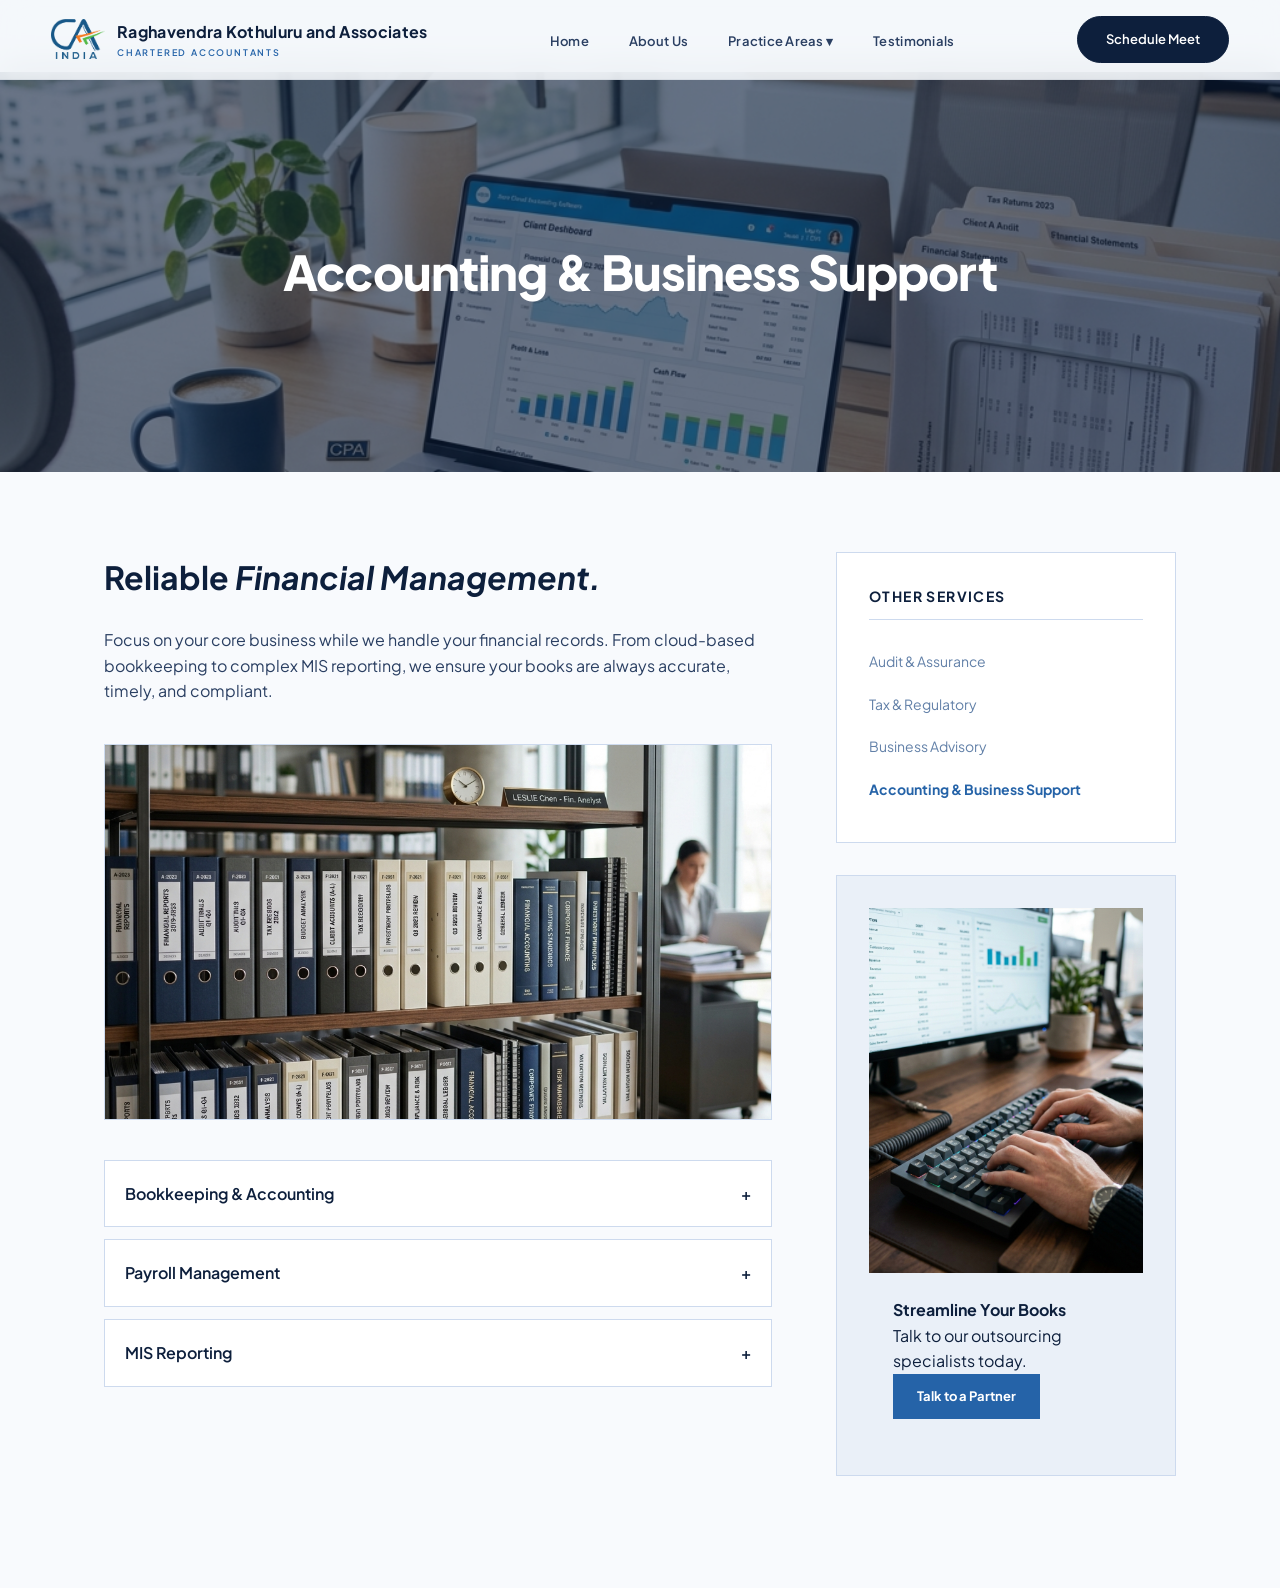
==== services/accounting-business-support.html @ a7aaff2a "feat(design): implement creative minimal redesign with vertical hero and dropdown nav" ====
<!DOCTYPE html>
<html lang="en">
<head>
  <meta charset="UTF-8">
  <meta name="viewport" content="width=device-width, initial-scale=1.0">
  <title>Accounting & Business Support — Raghavendra Kothuluru and Associates</title>
  <link rel="preconnect" href="https://fonts.googleapis.com">
  <link href="https://fonts.googleapis.com/css2?family=Plus+Jakarta+Sans:wght@300;400;500;600;700;800&family=Cormorant+Garamond:ital,wght@0,300;0,400;0,500;1,300;1,400;1,500;1,600&display=swap" rel="stylesheet">
  <link rel="stylesheet" href="../service-styles.css">
</head>
<body>
  <nav>
    <a href="../index.html" class="nav-logo">
      <img src="../assets/CA India Logo.png" alt="CA India" class="nav-logo-ca">
      <div class="nav-logo-text">
        <div class="nav-logo-main">Raghavendra Kothuluru and Associates</div>
        <div class="nav-logo-sub">Chartered Accountants</div>
      </div>
    </a>
    <ul class="nav-links">
      <li><a href="../index.html#home">Home</a></li>
      <li><a href="../index.html#about">About Us</a></li>
      <li class="dropdown">
        <a href="../index.html#services">Practice Areas ▾</a>
        <div class="dropdown-menu">
          <a href="audit-assurance.html">Audit & Assurance</a>
          <a href="tax-regulatory.html">Tax & Regulatory</a>
          <a href="business-advisory.html">Business Advisory</a>
          <a href="accounting-business-support.html">Accounting & Support</a>
          <a href="startup-consultancy.html">Startup Consultancy</a>
          <a href="business-automation-it.html">Business Automation</a>
        </div>
      </li>
      <li><a href="../index.html#testimonials">Testimonials</a></li>
    </ul>
    <a href="../index.html#contact" class="nav-cta">Schedule Meet</a>
  </nav>

  <section class="service-hero" style="background-image: url('../assets/accounting-1.png');">
    <div class="service-hero-content reveal">
      <h1 class="service-hero-title">Accounting & Business Support</h1>
    </div>
  </section>

  <div class="service-layout">
    <main class="service-main">
      <section class="reveal">
        <h2>Reliable <em>Financial Management.</em></h2>
        <p>Focus on your core business while we handle your financial records. From cloud-based bookkeeping to complex MIS reporting, we ensure your books are always accurate, timely, and compliant.</p>
        
        <div class="content-image" style="background-image: url('../assets/accounting-3.png');"></div>

        <div class="expandable-cards">
          <div class="expandable-card reveal">
            <div class="expandable-card-header">Bookkeeping & Accounting <span>+</span></div>
            <div class="expandable-card-body">
              Maintaining accurate financial records on modern cloud platforms.
            </div>
          </div>
          <div class="expandable-card reveal">
            <div class="expandable-card-header">Payroll Management <span>+</span></div>
            <div class="expandable-card-body">
              End-to-end salary processing, TDS, and statutory compliance.
            </div>
          </div>
          <div class="expandable-card reveal">
            <div class="expandable-card-header">MIS Reporting <span>+</span></div>
            <div class="expandable-card-body">
              Customized financial reports for better decision-making and stakeholders communication.
            </div>
          </div>
        </div>
      </section>
    </main>

    <aside class="service-sidebar">
      <div class="sidebar-card reveal">
        <h3 class="sidebar-title">Other Services</h3>
        <ul class="sidebar-links">
          <li><a href="audit-assurance.html">Audit & Assurance</a></li>
          <li><a href="tax-regulatory.html">Tax & Regulatory</a></li>
          <li><a href="business-advisory.html">Business Advisory</a></li>
          <li class="active"><a href="accounting-business-support.html">Accounting & Business Support</a></li>
        </ul>
      </div>

      <div class="sidebar-card sidebar-contact-card reveal">
        <div class="sidebar-contact-image" style="background-image: url('../assets/accounting-2.png');"></div>
        <div class="sidebar-contact-info">
          <h4>Streamline Your Books</h4>
          <p>Talk to our outsourcing specialists today.</p>
          <a href="../index.html#contact" class="btn-primary">Talk to a Partner</a>
        </div>
      </div>
    </aside>
  </div>

  <script src="../service-scripts.js"></script>
</body>
</html>
---- service-styles.css ----
/* ══════════════════════════════════════════════════════════════
   SERVICE PAGES — Shared Stylesheet
   Extends the existing design system from index.html.
   ══════════════════════════════════════════════════════════════ */

:root {
  --gold: #2563a8;
  --gold-light: #3a7bc8;
  --gold-muted: rgba(37, 99, 168, 0.1);
  --ink: #0d1f3c;
  --ink-mid: #2a3f62;
  --ink-light: #6280a8;
  --warm-white: #f8fafd;
  --warm-grey: #eaf0f8;
  --border: #cddaee;
  --hero-bg: #f0f5fb;
  --sans: 'Plus Jakarta Sans', sans-serif;
  --script: 'Cormorant Garamond', serif;
}

*, *::before, *::after {
  box-sizing: border-box;
  margin: 0;
  padding: 0;
}

body {
  font-family: var(--sans);
  background: var(--warm-white);
  color: var(--ink);
  line-height: 1.6;
}

/* NAV */
nav {
  position: fixed;
  top: 0;
  left: 0;
  right: 0;
  z-index: 100;
  display: flex;
  align-items: center;
  justify-content: space-between;
  padding: 0 4vw;
  height: 80px;
  background: rgba(244, 247, 251, 0.85);
  backdrop-filter: blur(16px);
  -webkit-backdrop-filter: blur(16px);
  border-bottom: 1px solid rgba(13, 31, 60, 0.05);
}

.nav-logo {
  display: flex;
  align-items: center;
  gap: 12px;
  text-decoration: none;
}

.nav-logo-ca {
  height: 40px;
  width: auto;
}

.nav-logo-text {
  display: flex;
  flex-direction: column;
  gap: 2px;
  overflow: hidden;
}

.nav-logo-main {
  font-weight: 700;
  font-size: 16px;
  color: var(--ink);
  letter-spacing: 0.02em;
  white-space: nowrap;
}

.nav-logo-sub {
  font-size: 9px;
  font-weight: 600;
  color: var(--gold);
  letter-spacing: 0.2em;
  text-transform: uppercase;
}

.nav-links {
  display: flex;
  gap: 40px;
  list-style: none;
  align-items: center;
}

.nav-links > li > a {
  color: var(--ink-mid);
  text-decoration: none;
  font-size: 13px;
  font-weight: 600;
  letter-spacing: 0.02em;
  transition: color 0.2s;
  position: relative;
}

.nav-links > li > a:hover {
  color: var(--ink);
}

.dropdown {
  position: relative;
  padding: 20px 0;
}

.dropdown-menu {
  position: absolute;
  top: 100%;
  left: 50%;
  transform: translateX(-50%) translateY(10px);
  background: #fff;
  min-width: 260px;
  border-radius: 12px;
  box-shadow: 0 10px 40px rgba(13, 31, 60, 0.08);
  border: 1px solid var(--border);
  opacity: 0;
  visibility: hidden;
  transition: all 0.3s cubic-bezier(0.25, 0.46, 0.45, 0.94);
  padding: 12px;
  display: flex;
  flex-direction: column;
  gap: 4px;
}

.dropdown:hover .dropdown-menu {
  opacity: 1;
  visibility: visible;
  transform: translateX(-50%) translateY(0);
}

.dropdown-menu a {
  display: block;
  padding: 10px 16px;
  color: var(--ink-mid);
  text-decoration: none;
  font-size: 13px;
  font-weight: 500;
  border-radius: 8px;
  transition: background 0.2s, color 0.2s;
}

.dropdown-menu a:hover {
  background: var(--warm-grey);
  color: var(--ink);
}

.nav-cta {
  background: var(--ink);
  color: #fff;
  padding: 12px 28px;
  border-radius: 40px;
  font-weight: 600;
  font-size: 13px;
  text-decoration: none;
  display: inline-flex;
  align-items: center;
  justify-content: center;
  transition: all 0.3s cubic-bezier(0.25, 0.46, 0.45, 0.94);
  border: 1px solid var(--ink);
}

.nav-cta:hover {
  background: transparent;
  color: var(--ink);
  transform: translateY(-2px);
}

/* HERO */
.service-hero {
  position: relative;
  margin-top: 72px;
  height: 400px;
  background-size: cover;
  background-position: center;
  display: flex;
  align-items: center;
  justify-content: center;
  color: #fff;
  text-align: center;
}

.service-hero::before {
  content: '';
  position: absolute;
  inset: 0;
  background: rgba(13, 31, 60, 0.6);
}

.service-hero-content {
  position: relative;
  z-index: 1;
}

.service-hero-title {
  font-size: 48px;
  font-weight: 800;
  letter-spacing: -0.02em;
}

/* LAYOUT */
.service-layout {
  max-width: 1200px;
  margin: 0 auto;
  padding: 80px 64px;
  display: grid;
  grid-template-columns: 1fr 340px;
  gap: 64px;
}

.service-main h2 {
  font-size: 32px;
  margin-bottom: 24px;
  color: var(--ink);
}

.service-main p {
  margin-bottom: 24px;
  color: var(--ink-mid);
}

.content-image {
  width: 100%;
  aspect-ratio: 16/9;
  background-size: cover;
  background-position: center;
  margin: 40px 0;
  border: 1px solid var(--border);
}

/* ACCORDION */
.expandable-card {
  border: 1px solid var(--border);
  margin-bottom: 12px;
  background: #fff;
}

.expandable-card-header {
  padding: 20px;
  cursor: pointer;
  display: flex;
  justify-content: space-between;
  align-items: center;
  font-weight: 600;
}

.expandable-card-body {
  padding: 0 20px 20px;
  display: none;
}

.expandable-card.active .expandable-card-body {
  display: block;
}

/* SIDEBAR */
.sidebar-card {
  border: 1px solid var(--border);
  padding: 32px;
  background: #fff;
  margin-bottom: 32px;
}

.sidebar-title {
  font-size: 14px;
  font-weight: 700;
  text-transform: uppercase;
  letter-spacing: 0.1em;
  margin-bottom: 20px;
  border-bottom: 1px solid var(--border);
  padding-bottom: 12px;
}

.sidebar-links {
  list-style: none;
}

.sidebar-links li a {
  display: block;
  padding: 10px 0;
  color: var(--ink-light);
  text-decoration: none;
  font-size: 14px;
}

.sidebar-links li.active a {
  color: var(--gold);
  font-weight: 700;
}

.sidebar-contact-card {
  background: var(--warm-grey);
  border: 1px solid var(--border);
}

.sidebar-contact-image {
  width: 100%;
  aspect-ratio: 3/4;
  background-size: cover;
  background-position: center;
}

.sidebar-contact-info {
  padding: 24px;
}

.btn-primary {
  background: var(--gold);
  color: #fff;
  padding: 12px 24px;
  text-decoration: none;
  display: inline-block;
  font-weight: 700;
  font-size: 13px;
  text-align: center;
}

/* REVEAL */
.reveal {
  opacity: 0;
  transform: translateY(20px);
  transition: all 0.6s ease-out;
}

.reveal.visible {
  opacity: 1;
  transform: translateY(0);
}
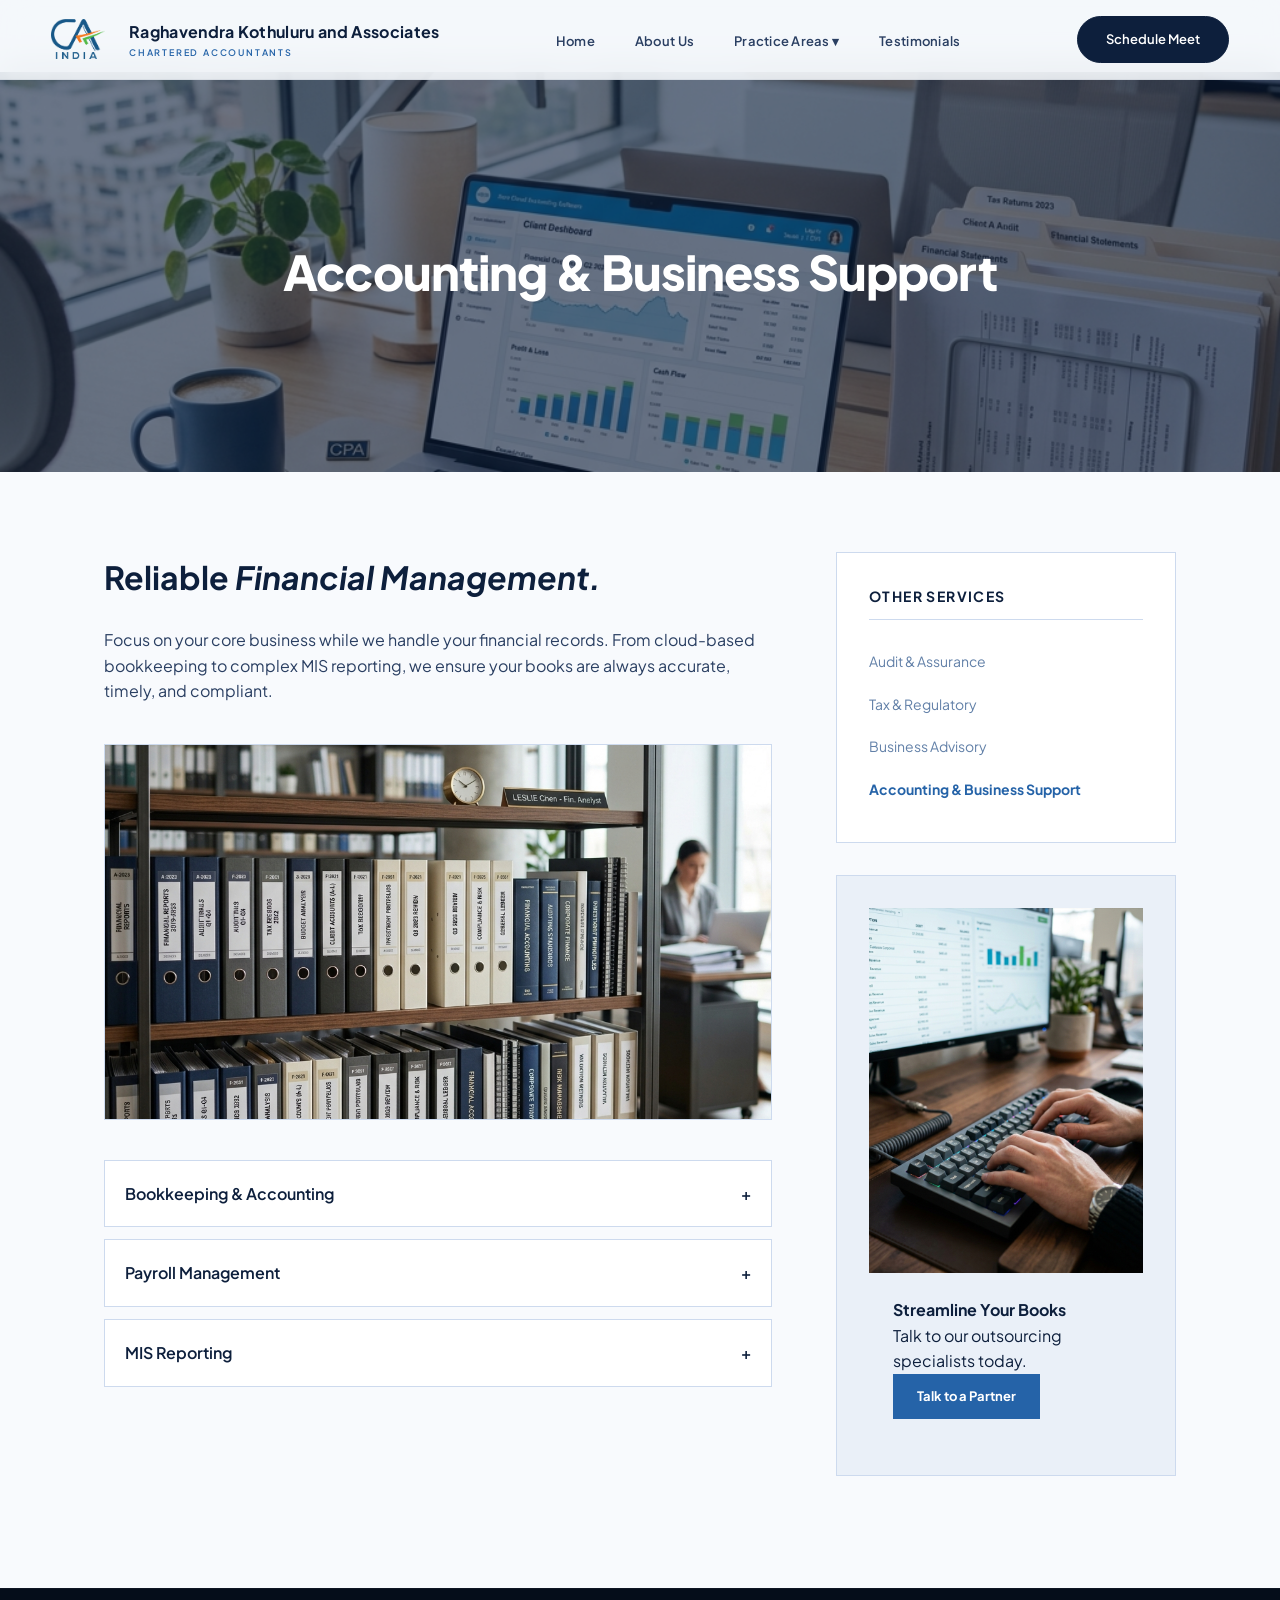
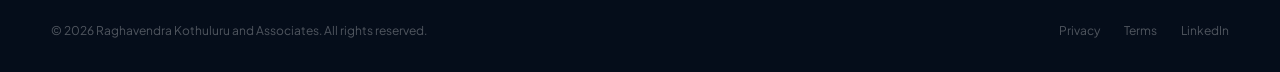
==== commit a9c93baf: "fix: add vertical divider, consistent footer across pages, headline animation" ====
--- a/services/accounting-business-support.html
+++ b/services/accounting-business-support.html
@@ -12,6 +12,7 @@
   <nav>
     <a href="../index.html" class="nav-logo">
       <img src="../assets/CA India Logo.png" alt="CA India" class="nav-logo-ca">
+      <div class="nav-logo-divider"></div>
       <div class="nav-logo-text">
         <div class="nav-logo-main">Raghavendra Kothuluru and Associates</div>
         <div class="nav-logo-sub">Chartered Accountants</div>
@@ -94,6 +95,17 @@
       </div>
     </aside>
   </div>
+  <footer style="background:#050d1a;padding:32px 0;border-top:1px solid rgba(255,255,255,0.04);">
+    <div style="max-width:1280px;margin:0 auto;padding:0 clamp(20px,4vw,64px);display:flex;justify-content:space-between;align-items:center;color:rgba(255,255,255,0.3);font-size:12px;">
+      <div>&copy; 2026 Raghavendra Kothuluru and Associates. All rights reserved.</div>
+      <div style="display:flex;gap:24px;">
+        <a href="#" style="color:inherit;text-decoration:none;">Privacy</a>
+        <a href="#" style="color:inherit;text-decoration:none;">Terms</a>
+        <a href="#" style="color:inherit;text-decoration:none;">LinkedIn</a>
+      </div>
+    </div>
+  </footer>
+
 
   <script src="../service-scripts.js"></script>
 </body>
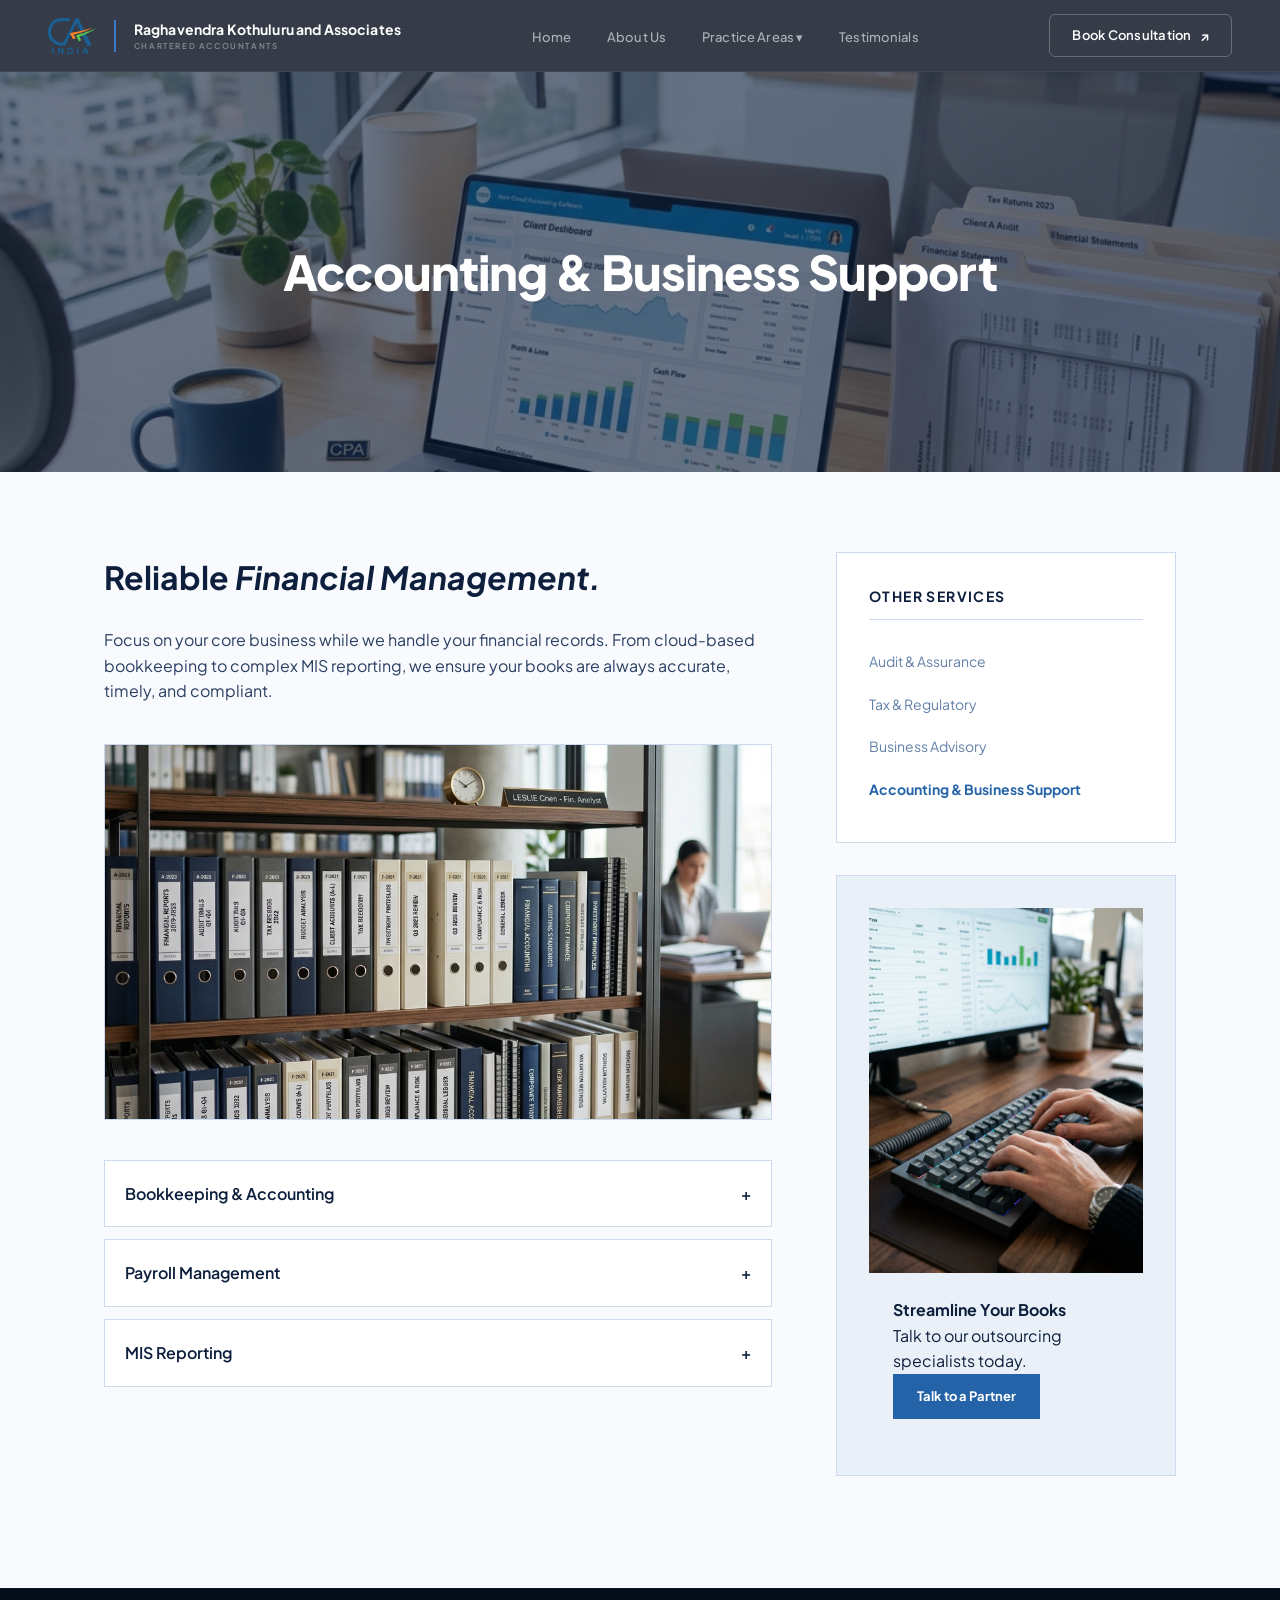
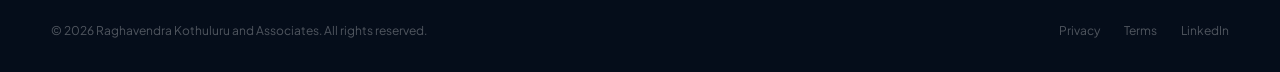
==== commit dda3851d: "design: dark glass nav bar with rectangular buttons and arrow icons" ====
--- a/services/accounting-business-support.html
+++ b/services/accounting-business-support.html
@@ -34,7 +34,7 @@
       </li>
       <li><a href="../index.html#testimonials">Testimonials</a></li>
     </ul>
-    <a href="../index.html#contact" class="nav-cta">Schedule Meet</a>
+    <a href="../index.html#contact" class="nav-cta">Book Consultation</a>
   </nav>
 
   <section class="service-hero" style="background-image: url('../assets/accounting-1.png');">
--- a/service-styles.css
+++ b/service-styles.css
@@ -31,146 +31,80 @@
   line-height: 1.6;
 }
 
-/* NAV */
+/* NAV (Dark Glass — matches landing page) */
 nav {
-  position: fixed;
-  top: 0;
-  left: 0;
-  right: 0;
-  z-index: 100;
-  display: flex;
-  align-items: center;
-  justify-content: space-between;
-  padding: 0 4vw;
-  height: 80px;
-  background: rgba(244, 247, 251, 0.85);
-  backdrop-filter: blur(16px);
-  -webkit-backdrop-filter: blur(16px);
-  border-bottom: 1px solid rgba(13, 31, 60, 0.05);
-}
-
-.nav-logo {
-  display: flex;
-  align-items: center;
-  gap: 12px;
-  text-decoration: none;
-}
-
-.nav-logo-ca {
-  height: 40px;
-  width: auto;
-}
-
-.nav-logo-text {
-  display: flex;
-  flex-direction: column;
-  gap: 2px;
-  overflow: hidden;
-}
-
+  position: fixed; top: 0; left: 0; right: 0; z-index: 100;
+  height: 72px; display: flex; align-items: center;
+  justify-content: space-between; padding: 0 clamp(20px, 4vw, 48px);
+  background: rgba(10, 18, 32, 0.82);
+  backdrop-filter: blur(24px) saturate(1.6);
+  -webkit-backdrop-filter: blur(24px) saturate(1.6);
+  border-bottom: 1px solid rgba(255, 255, 255, 0.06);
+}
+
+.nav-logo { display: flex; align-items: center; gap: 12px; text-decoration: none; }
+.nav-logo-ca { height: 36px; width: auto; filter: brightness(1.1); }
+.nav-logo-divider {
+  width: 1.5px; height: 32px; background: var(--gold-light, #3a7bc8);
+  margin: 0 6px; flex-shrink: 0;
+  animation: divider-pulse 2s ease-in-out infinite;
+}
+@keyframes divider-pulse {
+  0%, 100% { opacity: 0.6; }
+  50% { opacity: 0.15; }
+}
+.nav-logo-text { display: flex; flex-direction: column; }
 .nav-logo-main {
-  font-weight: 700;
-  font-size: 16px;
-  color: var(--ink);
-  letter-spacing: 0.02em;
-  white-space: nowrap;
-}
-
+  font-weight: 700; font-size: 14px; color: #fff;
+  letter-spacing: 0.01em; white-space: nowrap;
+}
 .nav-logo-sub {
-  font-size: 9px;
-  font-weight: 600;
-  color: var(--gold);
-  letter-spacing: 0.2em;
-  text-transform: uppercase;
-}
-
-.nav-links {
-  display: flex;
-  gap: 40px;
-  list-style: none;
-  align-items: center;
-}
-
+  font-size: 8px; font-weight: 600; color: rgba(255,255,255,0.4);
+  letter-spacing: 0.2em; text-transform: uppercase;
+}
+.nav-links { display: flex; gap: 4px; list-style: none; align-items: center; }
 .nav-links > li > a {
-  color: var(--ink-mid);
-  text-decoration: none;
-  font-size: 13px;
-  font-weight: 600;
-  letter-spacing: 0.02em;
-  transition: color 0.2s;
-  position: relative;
-}
-
-.nav-links > li > a:hover {
-  color: var(--ink);
-}
-
-.dropdown {
-  position: relative;
-  padding: 20px 0;
-}
-
+  color: rgba(255, 255, 255, 0.6); text-decoration: none;
+  font-size: 13px; font-weight: 500; letter-spacing: 0.01em;
+  padding: 8px 16px; border-radius: 6px; transition: all 0.25s;
+}
+.nav-links > li > a:hover { color: #fff; background: rgba(255, 255, 255, 0.08); }
+
+.dropdown { position: relative; }
 .dropdown-menu {
-  position: absolute;
-  top: 100%;
-  left: 50%;
-  transform: translateX(-50%) translateY(10px);
-  background: #fff;
-  min-width: 260px;
-  border-radius: 12px;
-  box-shadow: 0 10px 40px rgba(13, 31, 60, 0.08);
-  border: 1px solid var(--border);
-  opacity: 0;
-  visibility: hidden;
-  transition: all 0.3s cubic-bezier(0.25, 0.46, 0.45, 0.94);
-  padding: 12px;
-  display: flex;
-  flex-direction: column;
-  gap: 4px;
-}
-
+  position: absolute; top: calc(100% + 12px); left: 50%;
+  transform: translateX(-50%) translateY(8px);
+  background: rgba(12, 20, 36, 0.95);
+  backdrop-filter: blur(20px); -webkit-backdrop-filter: blur(20px);
+  min-width: 260px; border-radius: 10px; padding: 8px;
+  box-shadow: 0 16px 48px rgba(0, 0, 0, 0.3);
+  border: 1px solid rgba(255, 255, 255, 0.08);
+  opacity: 0; visibility: hidden; pointer-events: none;
+  transition: all 0.3s cubic-bezier(0.16, 1, 0.3, 1);
+  display: flex; flex-direction: column; gap: 2px;
+}
 .dropdown:hover .dropdown-menu {
-  opacity: 1;
-  visibility: visible;
+  opacity: 1; visibility: visible; pointer-events: all;
   transform: translateX(-50%) translateY(0);
 }
-
 .dropdown-menu a {
-  display: block;
-  padding: 10px 16px;
-  color: var(--ink-mid);
-  text-decoration: none;
-  font-size: 13px;
-  font-weight: 500;
-  border-radius: 8px;
-  transition: background 0.2s, color 0.2s;
-}
-
-.dropdown-menu a:hover {
-  background: var(--warm-grey);
-  color: var(--ink);
-}
+  display: flex; align-items: center; gap: 10px;
+  padding: 10px 14px; color: rgba(255, 255, 255, 0.6);
+  text-decoration: none; font-size: 13px; font-weight: 500;
+  border-radius: 6px; transition: all 0.2s;
+}
+.dropdown-menu a:hover { background: rgba(255, 255, 255, 0.08); color: #fff; }
 
 .nav-cta {
-  background: var(--ink);
-  color: #fff;
-  padding: 12px 28px;
-  border-radius: 40px;
-  font-weight: 600;
-  font-size: 13px;
-  text-decoration: none;
-  display: inline-flex;
-  align-items: center;
-  justify-content: center;
-  transition: all 0.3s cubic-bezier(0.25, 0.46, 0.45, 0.94);
-  border: 1px solid var(--ink);
-}
-
-.nav-cta:hover {
-  background: transparent;
-  color: var(--ink);
-  transform: translateY(-2px);
-}
+  display: inline-flex; align-items: center; gap: 8px;
+  color: #fff; padding: 9px 22px; border-radius: 6px;
+  font-size: 13px; font-weight: 600; letter-spacing: 0.02em;
+  text-decoration: none; border: 1.5px solid rgba(255, 255, 255, 0.25);
+  background: transparent; transition: all 0.3s;
+}
+.nav-cta::after { content: '↗'; font-size: 14px; transition: transform 0.3s; }
+.nav-cta:hover { border-color: #fff; background: rgba(255, 255, 255, 0.1); }
+.nav-cta:hover::after { transform: translate(2px, -2px); }
 
 /* HERO */
 .service-hero {
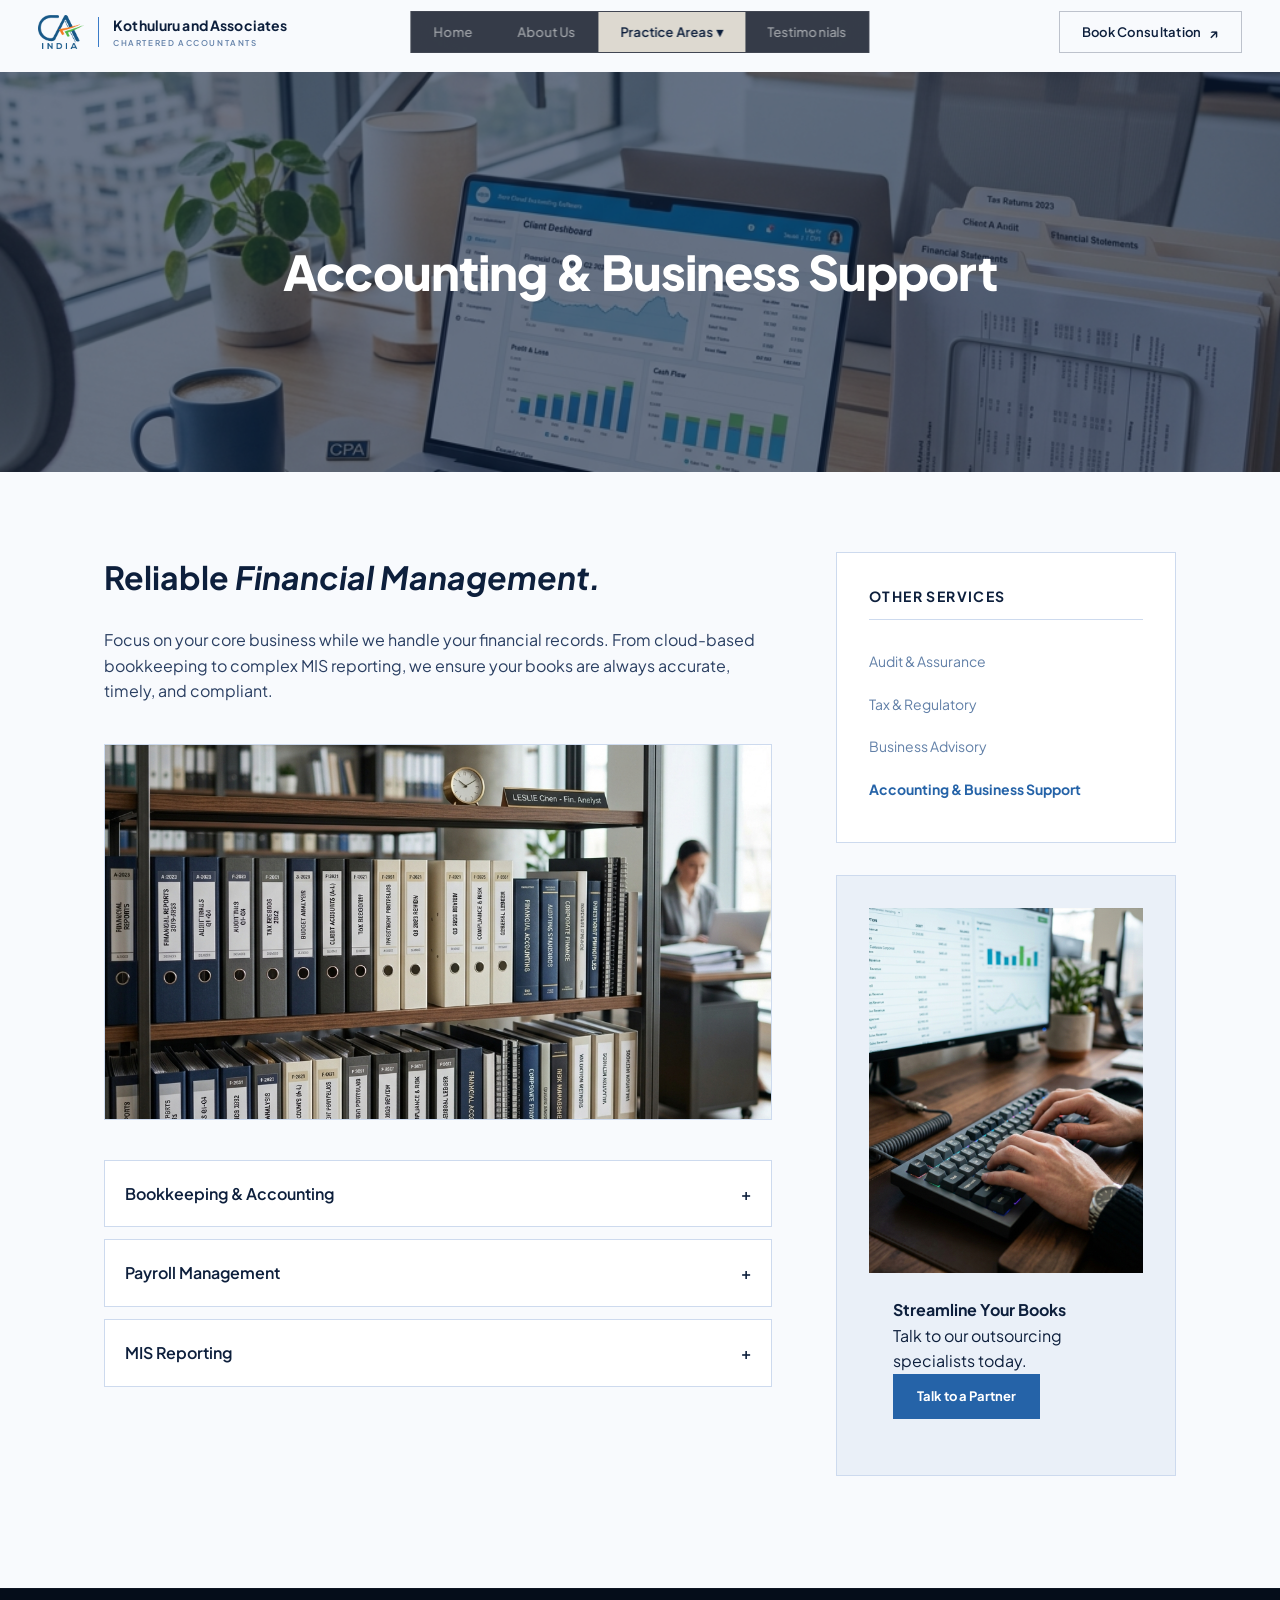
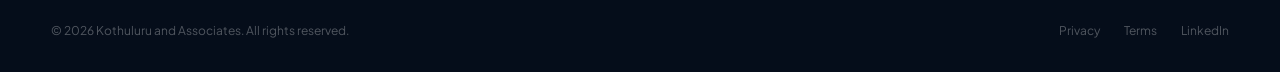
==== commit 612bb546: "feat: implement animated stats, sharp rectangular nav, rebranding to Kothuluru and Associates, and u" ====
--- a/services/accounting-business-support.html
+++ b/services/accounting-business-support.html
@@ -3,7 +3,7 @@
 <head>
   <meta charset="UTF-8">
   <meta name="viewport" content="width=device-width, initial-scale=1.0">
-  <title>Accounting & Business Support — Raghavendra Kothuluru and Associates</title>
+  <title>Accounting & Business Support — Kothuluru and Associates</title>
   <link rel="preconnect" href="https://fonts.googleapis.com">
   <link href="https://fonts.googleapis.com/css2?family=Plus+Jakarta+Sans:wght@300;400;500;600;700;800&family=Cormorant+Garamond:ital,wght@0,300;0,400;0,500;1,300;1,400;1,500;1,600&display=swap" rel="stylesheet">
   <link rel="stylesheet" href="../service-styles.css">
@@ -14,14 +14,14 @@
       <img src="../assets/CA India Logo.png" alt="CA India" class="nav-logo-ca">
       <div class="nav-logo-divider"></div>
       <div class="nav-logo-text">
-        <div class="nav-logo-main">Raghavendra Kothuluru and Associates</div>
+        <div class="nav-logo-main">Kothuluru and Associates</div>
         <div class="nav-logo-sub">Chartered Accountants</div>
       </div>
     </a>
     <ul class="nav-links">
       <li><a href="../index.html#home">Home</a></li>
       <li><a href="../index.html#about">About Us</a></li>
-      <li class="dropdown">
+      <li class="dropdown active">
         <a href="../index.html#services">Practice Areas ▾</a>
         <div class="dropdown-menu">
           <a href="audit-assurance.html">Audit & Assurance</a>
@@ -97,7 +97,7 @@
   </div>
   <footer style="background:#050d1a;padding:32px 0;border-top:1px solid rgba(255,255,255,0.04);">
     <div style="max-width:1280px;margin:0 auto;padding:0 clamp(20px,4vw,64px);display:flex;justify-content:space-between;align-items:center;color:rgba(255,255,255,0.3);font-size:12px;">
-      <div>&copy; 2026 Raghavendra Kothuluru and Associates. All rights reserved.</div>
+      <div>&copy; 2026 Kothuluru and Associates. All rights reserved.</div>
       <div style="display:flex;gap:24px;">
         <a href="#" style="color:inherit;text-decoration:none;">Privacy</a>
         <a href="#" style="color:inherit;text-decoration:none;">Terms</a>
--- a/service-styles.css
+++ b/service-styles.css
@@ -31,79 +31,97 @@
   line-height: 1.6;
 }
 
-/* NAV (Dark Glass — matches landing page) */
+/* NAV (Transparent bar, glass on menu group only — matches landing page) */
 nav {
   position: fixed; top: 0; left: 0; right: 0; z-index: 100;
-  height: 72px; display: flex; align-items: center;
-  justify-content: space-between; padding: 0 clamp(20px, 4vw, 48px);
+  height: 64px; display: flex; align-items: center;
+  justify-content: space-between; padding: 0 clamp(20px, 3vw, 40px);
+  background: transparent;
+  border-radius: 0;
+}
+
+.nav-logo { display: flex; align-items: center; gap: 10px; text-decoration: none; flex-shrink: 0; }
+.nav-logo-ca { height: 34px; width: auto; }
+.nav-logo-divider {
+  width: 1px; height: 30px; background: var(--gold-light, #3a7bc8);
+  margin: 0 4px; flex-shrink: 0;
+  animation: divider-pulse 2s ease-in-out infinite;
+}
+@keyframes divider-pulse {
+  0%, 100% { opacity: 0.6; }
+  50% { opacity: 0.15; }
+}
+.nav-logo-text { display: flex; flex-direction: column; }
+.nav-logo-main {
+  font-weight: 700; font-size: 14px; color: var(--ink);
+  letter-spacing: 0.01em; white-space: nowrap;
+}
+.nav-logo-sub {
+  font-size: 8px; font-weight: 600; color: var(--ink-light, #6280a8);
+  letter-spacing: 0.2em; text-transform: uppercase;
+}
+.nav-links {
+  display: flex; gap: 0; list-style: none; align-items: stretch;
+  position: absolute; left: 50%; transform: translateX(-50%);
   background: rgba(10, 18, 32, 0.82);
   backdrop-filter: blur(24px) saturate(1.6);
   -webkit-backdrop-filter: blur(24px) saturate(1.6);
-  border-bottom: 1px solid rgba(255, 255, 255, 0.06);
-}
-
-.nav-logo { display: flex; align-items: center; gap: 12px; text-decoration: none; }
-.nav-logo-ca { height: 36px; width: auto; filter: brightness(1.1); }
-.nav-logo-divider {
-  width: 1.5px; height: 32px; background: var(--gold-light, #3a7bc8);
-  margin: 0 6px; flex-shrink: 0;
-  animation: divider-pulse 2s ease-in-out infinite;
-}
-@keyframes divider-pulse {
-  0%, 100% { opacity: 0.6; }
-  50% { opacity: 0.15; }
-}
-.nav-logo-text { display: flex; flex-direction: column; }
-.nav-logo-main {
-  font-weight: 700; font-size: 14px; color: #fff;
-  letter-spacing: 0.01em; white-space: nowrap;
-}
-.nav-logo-sub {
-  font-size: 8px; font-weight: 600; color: rgba(255,255,255,0.4);
-  letter-spacing: 0.2em; text-transform: uppercase;
-}
-.nav-links { display: flex; gap: 4px; list-style: none; align-items: center; }
+  border: 1px solid rgba(255, 255, 255, 0.06);
+  border-radius: 0; padding: 0; height: 42px;
+}
+.nav-links > li { display: flex; align-items: stretch; }
 .nav-links > li > a {
-  color: rgba(255, 255, 255, 0.6); text-decoration: none;
+  color: rgba(255, 255, 255, 0.55); text-decoration: none;
   font-size: 13px; font-weight: 500; letter-spacing: 0.01em;
-  padding: 8px 16px; border-radius: 6px; transition: all 0.25s;
-}
-.nav-links > li > a:hover { color: #fff; background: rgba(255, 255, 255, 0.08); }
+  padding: 0 22px; border-radius: 0;
+  transition: color 0.25s, background 0.25s;
+  display: flex; align-items: center;
+}
+.nav-links > li > a:hover { color: #fff; background: rgba(255, 255, 255, 0.07); }
+.nav-links > li.active > a {
+  color: var(--ink); background: rgba(235, 230, 220, 0.92); font-weight: 600;
+}
 
 .dropdown { position: relative; }
+.dropdown::after {
+  content: ''; position: absolute; top: 100%; left: 0;
+  width: 100%; height: 12px; display: none;
+}
+.dropdown:hover::after { display: block; }
 .dropdown-menu {
-  position: absolute; top: calc(100% + 12px); left: 50%;
-  transform: translateX(-50%) translateY(8px);
-  background: rgba(12, 20, 36, 0.95);
+  position: absolute; top: calc(100% + 10px); left: 50%;
+  transform: translateX(-50%) translateY(4px);
+  background: rgba(12, 20, 36, 0.96);
   backdrop-filter: blur(20px); -webkit-backdrop-filter: blur(20px);
-  min-width: 260px; border-radius: 10px; padding: 8px;
-  box-shadow: 0 16px 48px rgba(0, 0, 0, 0.3);
+  min-width: 260px; border-radius: 0; padding: 6px;
+  box-shadow: 0 12px 40px rgba(0, 0, 0, 0.35);
   border: 1px solid rgba(255, 255, 255, 0.08);
   opacity: 0; visibility: hidden; pointer-events: none;
-  transition: all 0.3s cubic-bezier(0.16, 1, 0.3, 1);
-  display: flex; flex-direction: column; gap: 2px;
+  transition: opacity 0.2s, visibility 0.2s, transform 0.2s;
+  display: flex; flex-direction: column; gap: 0;
 }
 .dropdown:hover .dropdown-menu {
   opacity: 1; visibility: visible; pointer-events: all;
   transform: translateX(-50%) translateY(0);
 }
 .dropdown-menu a {
-  display: flex; align-items: center; gap: 10px;
-  padding: 10px 14px; color: rgba(255, 255, 255, 0.6);
-  text-decoration: none; font-size: 13px; font-weight: 500;
-  border-radius: 6px; transition: all 0.2s;
-}
-.dropdown-menu a:hover { background: rgba(255, 255, 255, 0.08); color: #fff; }
+  display: block; padding: 10px 16px;
+  color: rgba(255, 255, 255, 0.55); text-decoration: none;
+  font-size: 13px; font-weight: 500; border-radius: 0;
+  transition: color 0.15s, background 0.15s;
+}
+.dropdown-menu a:hover { background: rgba(255, 255, 255, 0.07); color: #fff; }
 
 .nav-cta {
   display: inline-flex; align-items: center; gap: 8px;
-  color: #fff; padding: 9px 22px; border-radius: 6px;
+  color: var(--ink); padding: 0 22px; height: 42px; border-radius: 0;
   font-size: 13px; font-weight: 600; letter-spacing: 0.02em;
-  text-decoration: none; border: 1.5px solid rgba(255, 255, 255, 0.25);
-  background: transparent; transition: all 0.3s;
+  text-decoration: none; border: 1.5px solid rgba(13, 31, 60, 0.25);
+  background: transparent; flex-shrink: 0;
+  transition: border-color 0.3s, background 0.3s;
 }
 .nav-cta::after { content: '↗'; font-size: 14px; transition: transform 0.3s; }
-.nav-cta:hover { border-color: #fff; background: rgba(255, 255, 255, 0.1); }
+.nav-cta:hover { border-color: var(--ink); background: rgba(10, 22, 40, 0.04); }
 .nav-cta:hover::after { transform: translate(2px, -2px); }
 
 /* HERO */
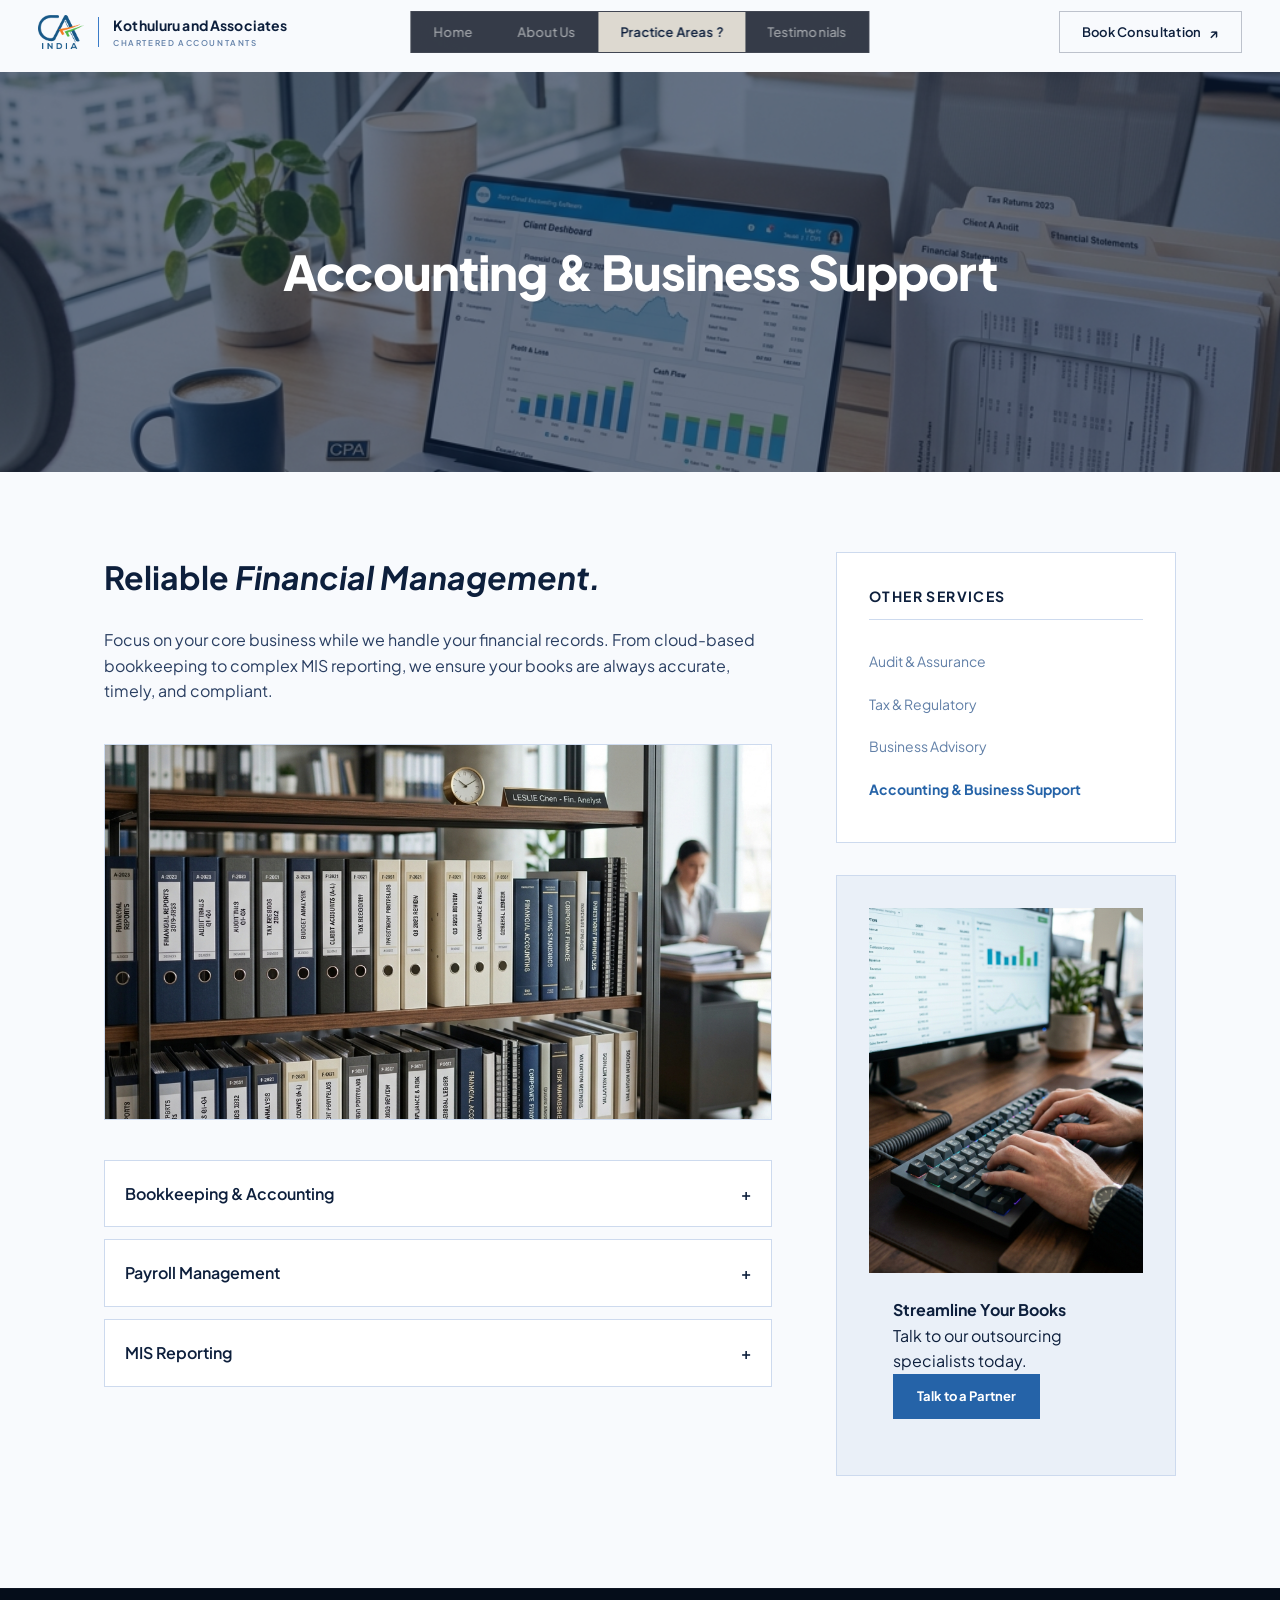
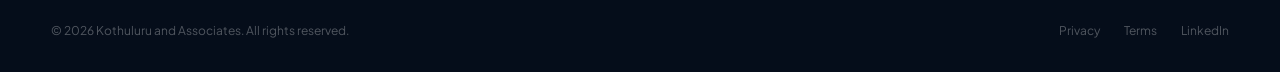
==== commit 7673c2f3: "Refactor responsive navbar and CTA logic" ====
--- a/services/accounting-business-support.html
+++ b/services/accounting-business-support.html
@@ -18,21 +18,22 @@
         <div class="nav-logo-sub">Chartered Accountants</div>
       </div>
     </a>
-    <ul class="nav-links">
+    <ul class="nav-links" id="navLinks">
       <li><a href="../index.html#home">Home</a></li>
       <li><a href="../index.html#about">About Us</a></li>
       <li class="dropdown active">
-        <a href="../index.html#services">Practice Areas ▾</a>
+        <a href="../index.html#services" class="dropdown-trigger">Practice Areas ?</a>
         <div class="dropdown-menu">
-          <a href="audit-assurance.html">Audit & Assurance</a>
-          <a href="tax-regulatory.html">Tax & Regulatory</a>
+          <a href="audit-assurance.html">Audit &amp; Assurance</a>
+          <a href="tax-regulatory.html">Tax &amp; Regulatory</a>
           <a href="business-advisory.html">Business Advisory</a>
-          <a href="accounting-business-support.html">Accounting & Support</a>
+          <a href="accounting-business-support.html">Accounting &amp; Support</a>
           <a href="startup-consultancy.html">Startup Consultancy</a>
           <a href="business-automation-it.html">Business Automation</a>
         </div>
       </li>
       <li><a href="../index.html#testimonials">Testimonials</a></li>
+      <li id="mobileCtaContainer"></li>
     </ul>
     <a href="../index.html#contact" class="nav-cta">Book Consultation</a>
   </nav>
--- a/service-styles.css
+++ b/service-styles.css
@@ -284,3 +284,119 @@
   opacity: 1;
   transform: translateY(0);
 }
+
+/* RESPONSIVE NAV (matches landing page) */
+@media (min-width: 750px) and (max-width: 1199px) {
+  .nav-right-group {
+    display: none;
+  }
+
+  .nav-links {
+    position: static;
+    transform: none;
+    margin-left: auto;
+    white-space: nowrap;
+  }
+
+  .nav-links > li > a {
+    padding: 0 clamp(10px, 1.5vw, 22px);
+    font-size: clamp(11px, 1.2vw, 13px);
+  }
+}
+
+@media (max-width: 992px) {
+  .service-layout {
+    grid-template-columns: 1fr;
+    padding: 40px 24px;
+  }
+  
+  .service-hero {
+    height: 350px;
+  }
+  
+  .service-hero-title {
+    font-size: 32px;
+  }
+}
+
+@media (max-width: 749px) {
+  .nav-links {
+    display: none;
+    flex-direction: column;
+    position: absolute;
+    top: 64px;
+    left: 0;
+    right: 0;
+    background: rgba(10, 18, 32, 0.98);
+    padding: 24px 0;
+    box-shadow: 0 20px 40px rgba(0, 0, 0, 0.4);
+    gap: 0;
+    backdrop-filter: blur(20px);
+    opacity: 0;
+    visibility: hidden;
+    transform: translateY(-10px);
+    transition: opacity 0.3s, transform 0.3s, visibility 0.3s;
+    border-top: 1px solid rgba(255, 255, 255, 0.06);
+    height: auto;
+    width: 100%;
+    z-index: 999;
+  }
+
+  nav.menu-open .nav-links {
+    display: flex;
+    opacity: 1;
+    visibility: visible;
+    transform: translateY(0);
+  }
+
+  .nav-toggle {
+    display: block;
+    order: 2;
+    margin-left: 15px;
+  }
+
+  .nav-logo {
+    order: 1;
+    flex: 1;
+  }
+
+  .nav-right-group {
+    order: 3;
+    display: flex;
+    align-items: center;
+  }
+
+  .nav-links > li {
+    width: 100%;
+  }
+
+  .nav-links > li > a {
+    padding: 16px 40px;
+    width: 100%;
+    justify-content: flex-start;
+    border-bottom: 1px solid rgba(255, 255, 255, 0.03);
+  }
+
+  .dropdown-menu {
+    position: static;
+    transform: none;
+    opacity: 1;
+    visibility: visible;
+    pointer-events: all;
+    background: rgba(255, 255, 255, 0.03);
+    box-shadow: none;
+    border: none;
+    padding: 0;
+    display: none;
+    width: 100%;
+  }
+
+  .dropdown.active .dropdown-menu {
+    display: flex;
+    flex-direction: column;
+  }
+  
+  .dropdown-menu a {
+    padding: 12px 60px;
+  }
+}
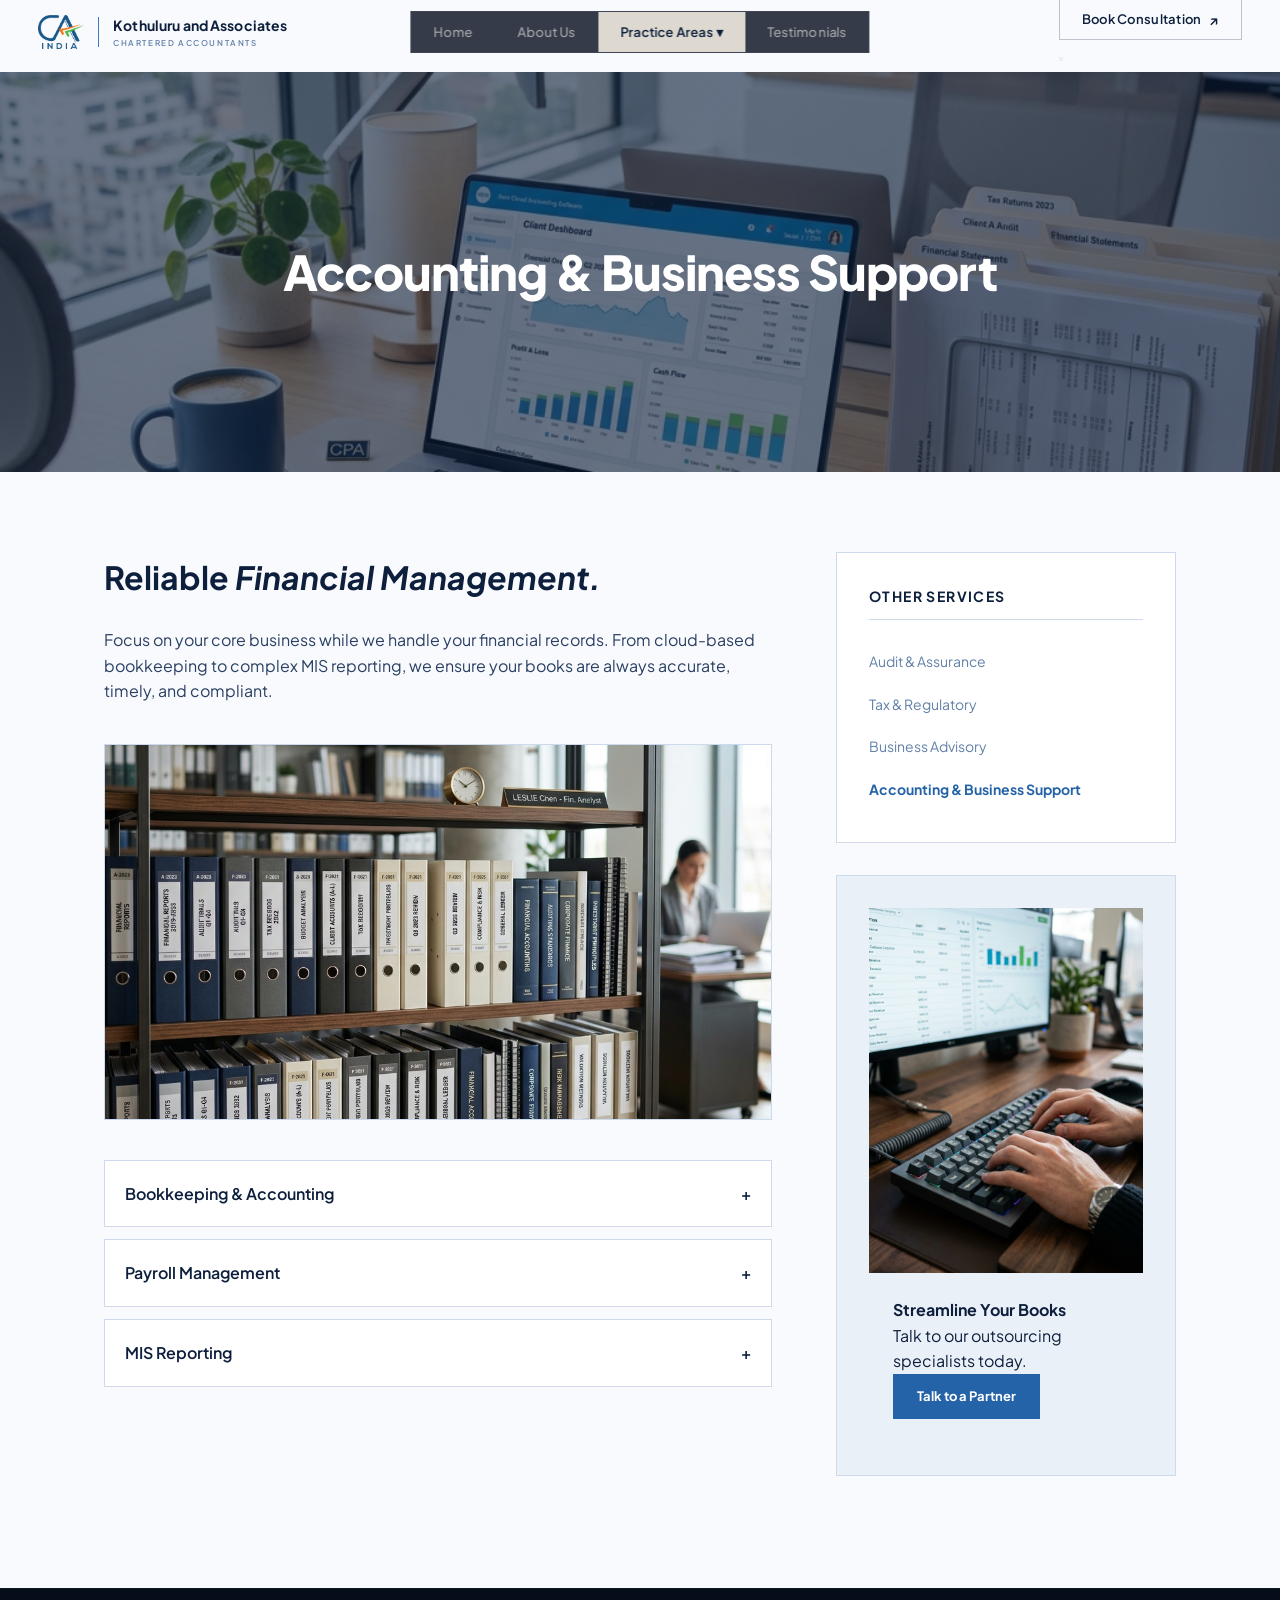
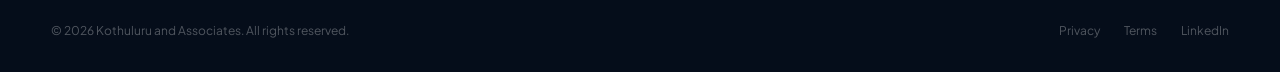
==== commit 2fc4eb05: "refactor: make nav responsive behavior consistent across all pages - Add missing .dropdown-trigger c" ====
--- a/services/accounting-business-support.html
+++ b/services/accounting-business-support.html
@@ -6,10 +6,10 @@
   <title>Accounting & Business Support — Kothuluru and Associates</title>
   <link rel="preconnect" href="https://fonts.googleapis.com">
   <link href="https://fonts.googleapis.com/css2?family=Plus+Jakarta+Sans:wght@300;400;500;600;700;800&family=Cormorant+Garamond:ital,wght@0,300;0,400;0,500;1,300;1,400;1,500;1,600&display=swap" rel="stylesheet">
-  <link rel="stylesheet" href="../service-styles.css">
+  <link rel="stylesheet" href="../service-styles.css?v=3">
 </head>
 <body>
-  <nav>
+    <nav id="mainNav">
     <a href="../index.html" class="nav-logo">
       <img src="../assets/CA India Logo.png" alt="CA India" class="nav-logo-ca">
       <div class="nav-logo-divider"></div>
@@ -22,7 +22,7 @@
       <li><a href="../index.html#home">Home</a></li>
       <li><a href="../index.html#about">About Us</a></li>
       <li class="dropdown active">
-        <a href="../index.html#services" class="dropdown-trigger">Practice Areas ?</a>
+        <a href="../index.html#services" class="dropdown-trigger">Practice Areas &#9662;</a>
         <div class="dropdown-menu">
           <a href="audit-assurance.html">Audit &amp; Assurance</a>
           <a href="tax-regulatory.html">Tax &amp; Regulatory</a>
@@ -35,7 +35,12 @@
       <li><a href="../index.html#testimonials">Testimonials</a></li>
       <li id="mobileCtaContainer"></li>
     </ul>
-    <a href="../index.html#contact" class="nav-cta">Book Consultation</a>
+    <div class="nav-right-group">
+      <div id="desktopCtaContainer"><a href="../index.html#contact" class="nav-cta" id="mainCtaButton">Book Consultation</a></div>
+      <button class="nav-toggle" id="navToggle" aria-label="Menu">
+        <span></span><span></span><span></span>
+      </button>
+    </div>
   </nav>
 
   <section class="service-hero" style="background-image: url('../assets/accounting-1.png');">
@@ -108,6 +113,6 @@
   </footer>
 
 
-  <script src="../service-scripts.js"></script>
+  <script src="../service-scripts.js?v=3"></script>
 </body>
 </html>
--- a/service-styles.css
+++ b/service-styles.css
@@ -83,6 +83,7 @@
 }
 
 .dropdown { position: relative; }
+.dropdown-trigger { cursor: pointer; }
 .dropdown::after {
   content: ''; position: absolute; top: 100%; left: 0;
   width: 100%; height: 12px; display: none;
@@ -120,7 +121,7 @@
   background: transparent; flex-shrink: 0;
   transition: border-color 0.3s, background 0.3s;
 }
-.nav-cta::after { content: '↗'; font-size: 14px; transition: transform 0.3s; }
+.nav-cta::after { content: '\2197'; font-size: 14px; transition: transform 0.3s; }
 .nav-cta:hover { border-color: var(--ink); background: rgba(10, 22, 40, 0.04); }
 .nav-cta:hover::after { transform: translate(2px, -2px); }
 
@@ -287,6 +288,11 @@
 
 /* RESPONSIVE NAV (matches landing page) */
 @media (min-width: 750px) and (max-width: 1199px) {
+  #mainNav {
+    display: flex;
+    justify-content: space-between;
+  }
+
   .nav-right-group {
     display: none;
   }
@@ -295,6 +301,8 @@
     position: static;
     transform: none;
     margin-left: auto;
+    display: flex;
+    justify-content: flex-end;
     white-space: nowrap;
   }
 
@@ -395,8 +403,30 @@
     display: flex;
     flex-direction: column;
   }
-  
+
   .dropdown-menu a {
     padding: 12px 60px;
   }
-}
+
+  .dropdown::after { display: none; }
+
+  .service-layout {
+    padding: 40px 20px;
+  }
+
+  .service-hero {
+    height: 300px;
+  }
+
+  .service-hero-title {
+    font-size: 24px;
+  }
+
+  .expandable-card-header {
+    padding: 16px;
+  }
+
+  .sidebar-card {
+    padding: 24px;
+  }
+}
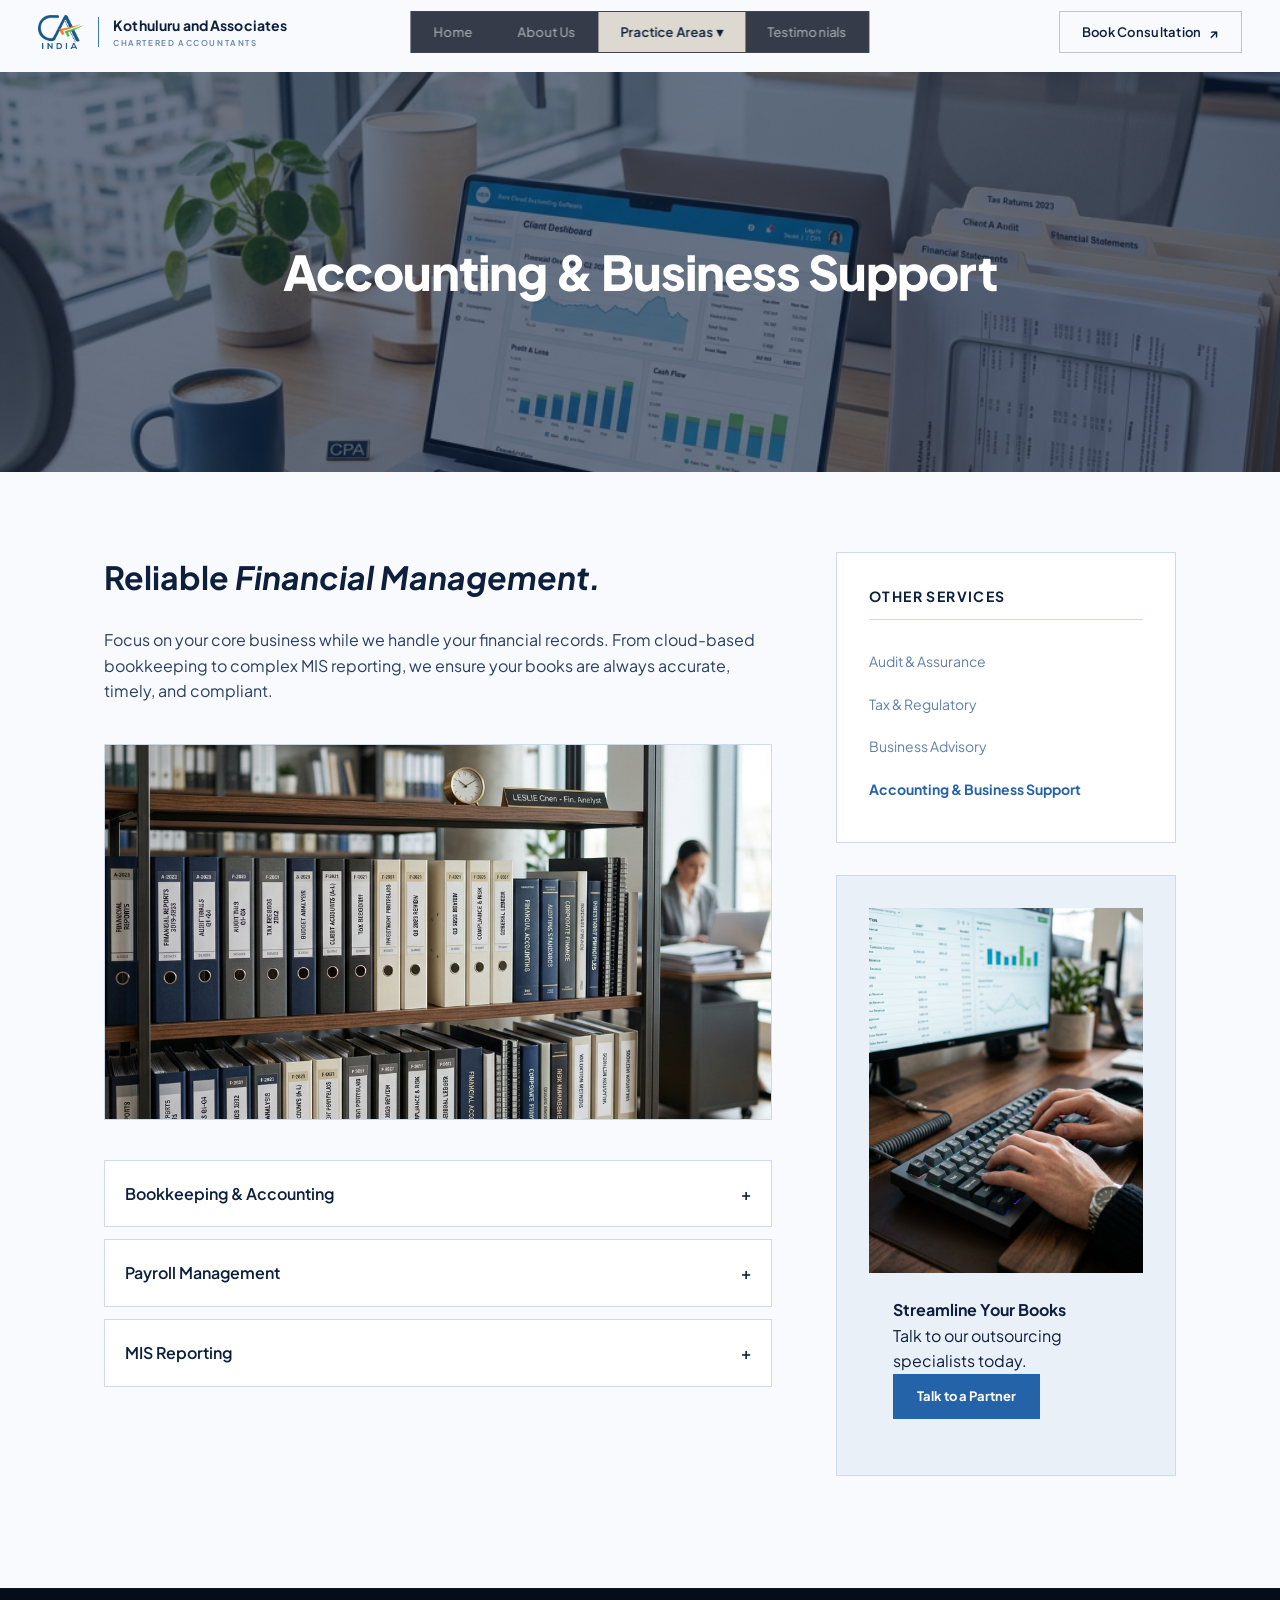
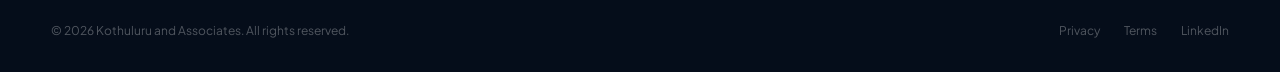
==== commit ed78e688: "feat: upgrade burger menu to Material UI style and fix nav consistency - Add Material Symbols font l" ====
--- a/services/accounting-business-support.html
+++ b/services/accounting-business-support.html
@@ -6,7 +6,8 @@
   <title>Accounting & Business Support — Kothuluru and Associates</title>
   <link rel="preconnect" href="https://fonts.googleapis.com">
   <link href="https://fonts.googleapis.com/css2?family=Plus+Jakarta+Sans:wght@300;400;500;600;700;800&family=Cormorant+Garamond:ital,wght@0,300;0,400;0,500;1,300;1,400;1,500;1,600&display=swap" rel="stylesheet">
-  <link rel="stylesheet" href="../service-styles.css?v=3">
+  <link href="https://fonts.googleapis.com/css2?family=Material+Symbols+Outlined" rel="stylesheet">
+  <link rel="stylesheet" href="../service-styles.css?v=4">
 </head>
 <body>
     <nav id="mainNav">
@@ -38,7 +39,7 @@
     <div class="nav-right-group">
       <div id="desktopCtaContainer"><a href="../index.html#contact" class="nav-cta" id="mainCtaButton">Book Consultation</a></div>
       <button class="nav-toggle" id="navToggle" aria-label="Menu">
-        <span></span><span></span><span></span>
+        <span class="material-symbols-outlined">menu</span>
       </button>
     </div>
   </nav>
@@ -113,6 +114,6 @@
   </footer>
 
 
-  <script src="../service-scripts.js?v=3"></script>
+  <script src="../service-scripts.js?v=4"></script>
 </body>
 </html>
--- a/service-styles.css
+++ b/service-styles.css
@@ -40,6 +40,12 @@
   border-radius: 0;
 }
 
+.nav-right-group {
+  display: flex;
+  align-items: center;
+  gap: 12px;
+}
+
 .nav-logo { display: flex; align-items: center; gap: 10px; text-decoration: none; flex-shrink: 0; }
 .nav-logo-ca { height: 34px; width: auto; }
 .nav-logo-divider {
@@ -124,6 +130,27 @@
 .nav-cta::after { content: '\2197'; font-size: 14px; transition: transform 0.3s; }
 .nav-cta:hover { border-color: var(--ink); background: rgba(10, 22, 40, 0.04); }
 .nav-cta:hover::after { transform: translate(2px, -2px); }
+
+/* Mobile nav toggle */
+.nav-toggle {
+  display: none;
+  background: transparent;
+  border: none;
+  cursor: pointer;
+  padding: 8px;
+  align-items: center;
+  justify-content: center;
+  flex-shrink: 0;
+}
+.nav-toggle .material-symbols-outlined {
+  font-size: 28px;
+  color: var(--ink);
+  transition: all 0.3s ease;
+}
+.nav-toggle:hover .material-symbols-outlined {
+  color: var(--gold);
+  transform: scale(1.1);
+}
 
 /* HERO */
 .service-hero {
